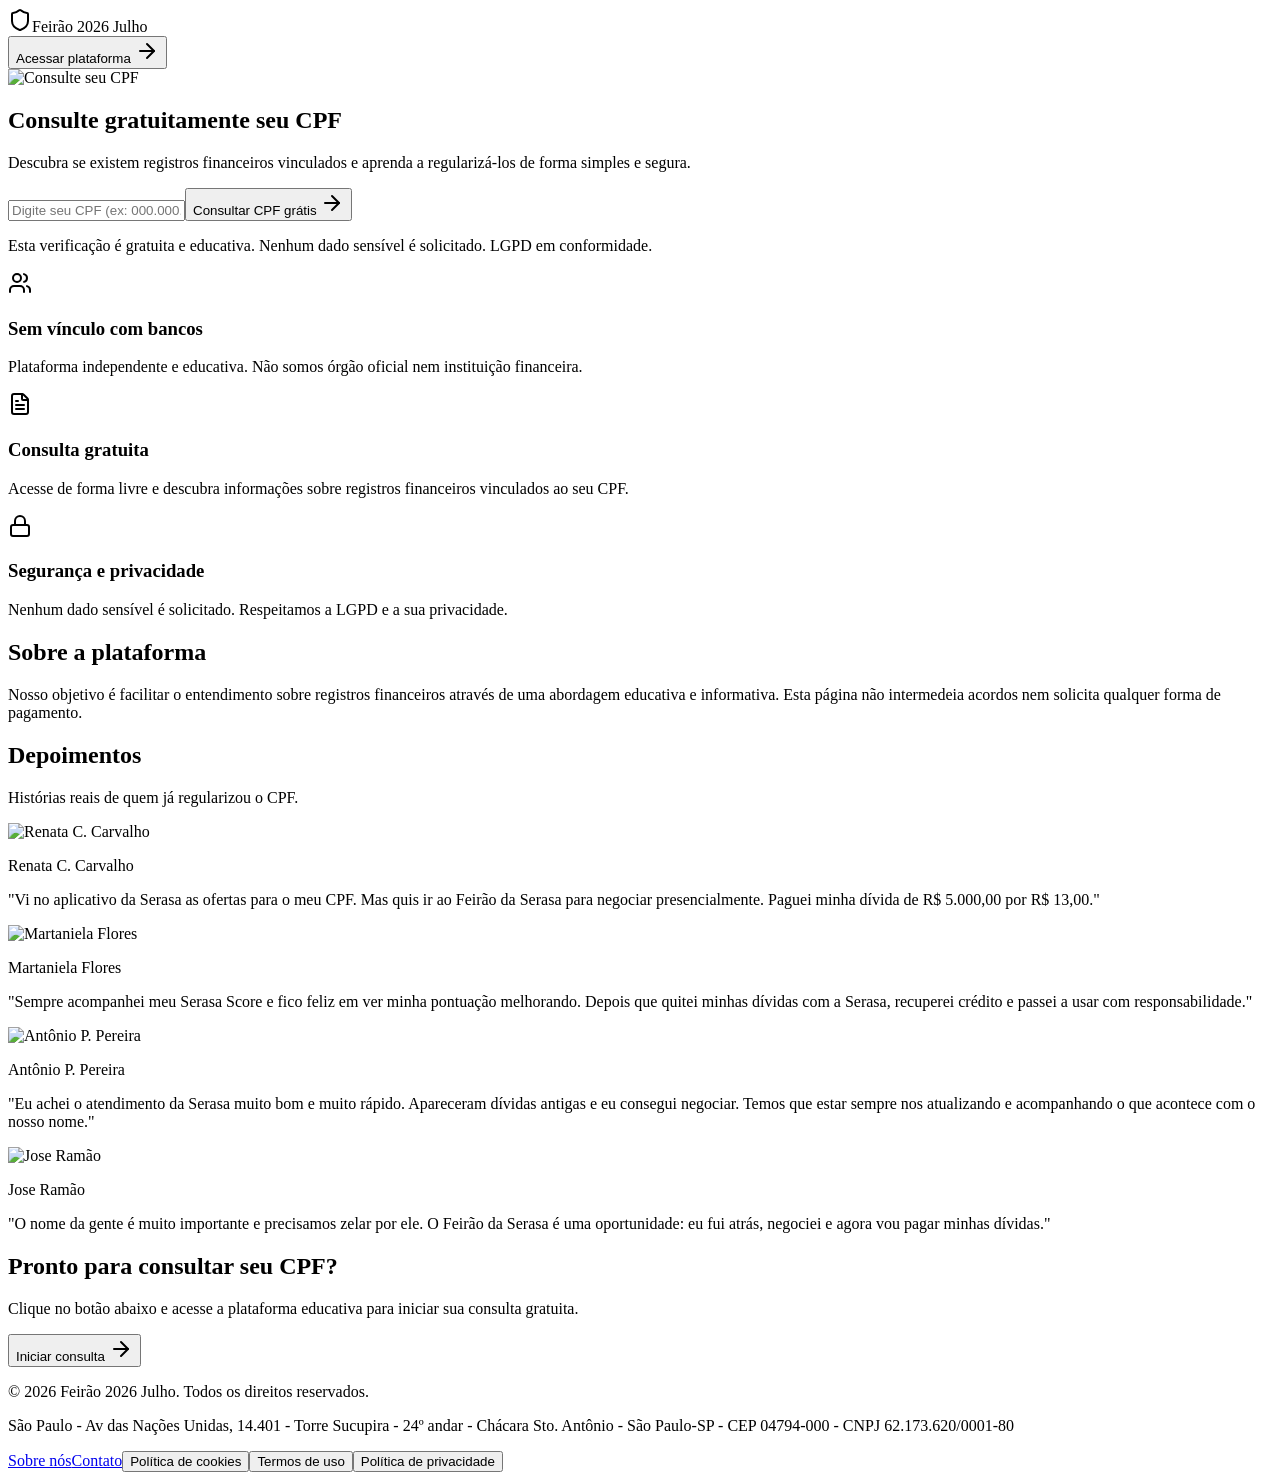
==== index.html @ 0081f2e4 "Add files via upload" ====
<!DOCTYPE html><html lang="pt-BR"><head><meta charset="utf-8"><meta name="viewport" content="width=device-width, initial-scale=1, maximum-scale=1, user-scalable=no"><link rel="preload" as="image" href="images/mulher_smartphone_rosa.png"><link rel="stylesheet" href="css/styles-CyxD5zQF.css" data-precedence="default"><title>Consulte gratuitamente seu CPF</title><meta name="author" content="Lovable"><meta property="og:type" content="website"><meta name="twitter:card" content="summary"><meta name="twitter:site" content="@Lovable"><meta name="twitter:title" content="Consulte seu CPF"><meta name="twitter:description" content="Clique no botão abaixo para continuar o processo. Você será direcionado para o site oficial."><meta property="og:image" content="images/id-preview-8428e6ed--52e5a9b5-8794-45cb-92e2-2359bc6f0b93.lovable.app-1780926512551.png"><meta name="twitter:image" content="images/id-preview-8428e6ed--52e5a9b5-8794-45cb-92e2-2359bc6f0b93.lovable.app-1780926512551.png"><meta name="description" content="Descubra se existem registros financeiros vinculados e aprenda a regularizá-los de forma simples e segura."><meta property="og:title" content="Consulte gratuitamente seu CPF"><meta property="og:description" content="Descubra se existem registros financeiros vinculados e aprenda a regularizá-los de forma simples e segura."><link rel="modulepreload" href="js/index-CMBFF7Do.js"><link rel="modulepreload" href="js/jsx-runtime-Cltr0gcK.js"><link rel="modulepreload" href="js/routes-02BHOr1e.js"><link rel="modulepreload" href="js/createLucideIcon-CEGepnBf.js"><link rel="modulepreload" href="js/shield-O49Fg52t.js"><link rel="modulepreload" href="js/users-ByQQ79Dh.js"></head><body><!--$--><main class="min-h-screen bg-white text-slate-900"><header class="w-full px-6 py-5 flex items-center justify-between max-w-7xl mx-auto"><div class="flex items-center gap-2"><svg xmlns="http://www.w3.org/2000/svg" width="24" height="24" viewBox="0 0 24 24" fill="none" stroke="currentColor" stroke-width="2" stroke-linecap="round" stroke-linejoin="round" class="lucide lucide-shield w-9 h-9 text-pink-600" aria-hidden="true"><path d="M20 13c0 5-3.5 7.5-7.66 8.95a1 1 0 0 1-.67-.01C7.5 20.5 4 18 4 13V6a1 1 0 0 1 1-1c2 0 4.5-1.2 6.24-2.72a1.17 1.17 0 0 1 1.52 0C14.51 3.81 17 5 19 5a1 1 0 0 1 1 1z"></path></svg><span class="font-semibold text-slate-900">Feirão 2026 Julho</span></div><button type="button" class="inline-flex items-center gap-2 rounded-full border border-slate-200 px-4 py-2 text-sm font-medium text-slate-700 hover:bg-slate-50 transition-colors">Acessar plataforma <svg xmlns="http://www.w3.org/2000/svg" width="24" height="24" viewBox="0 0 24 24" fill="none" stroke="currentColor" stroke-width="2" stroke-linecap="round" stroke-linejoin="round" class="lucide lucide-arrow-right w-4 h-4" aria-hidden="true"><path d="M5 12h14"></path><path d="m12 5 7 7-7 7"></path></svg></button></header><section class="px-4 pt-6 pb-10 max-w-md mx-auto"><div class="relative rounded-3xl overflow-hidden bg-pink-500"><img src="images/mulher_smartphone_rosa.png" alt="Consulte seu CPF" class="w-full h-auto block -translate-y-8 sm:-translate-y-10" loading="eager"><div class="absolute left-4 right-4 bottom-0 sm:bottom-4 rounded-2xl bg-white shadow-xl p-5"><h1 class="text-2xl font-extrabold text-slate-900 leading-tight">Consulte gratuitamente seu CPF</h1><p class="mt-3 text-sm text-slate-600 leading-relaxed">Descubra se existem registros financeiros vinculados e aprenda a regularizá-los de forma simples e segura.</p><div class="mt-4 space-y-3"><input type="text" placeholder="Digite seu CPF (ex: 000.000.000-00)" inputmode="numeric" maxlength="14" class="w-full rounded-xl border border-slate-200 bg-slate-50 px-4 py-3 text-base text-slate-900 placeholder:text-slate-400 focus:bg-white focus:border-pink-500 focus:outline-none focus:ring-2 focus:ring-pink-500/20 transition-all font-medium" value=""><button type="button" class="w-full inline-flex items-center justify-center gap-2 rounded-xl bg-pink-600 hover:bg-pink-700 text-white font-semibold py-3.5 text-base shadow-lg shadow-pink-600/25 transition-all active:scale-[0.98]">Consultar CPF grátis <svg xmlns="http://www.w3.org/2000/svg" width="24" height="24" viewBox="0 0 24 24" fill="none" stroke="currentColor" stroke-width="2" stroke-linecap="round" stroke-linejoin="round" class="lucide lucide-arrow-right w-5 h-5" aria-hidden="true"><path d="M5 12h14"></path><path d="m12 5 7 7-7 7"></path></svg></button></div></div></div><p class="mt-4 text-center text-sm text-slate-500">Esta verificação é gratuita e educativa. Nenhum dado sensível é solicitado.<!-- --> <span class="font-semibold text-slate-700">LGPD em conformidade.</span></p></section><section class="px-6 pb-20 max-w-6xl mx-auto grid grid-cols-1 md:grid-cols-3 gap-5"><div class="rounded-2xl border border-slate-200 bg-white p-6 hover:shadow-md transition-shadow"><div class="w-11 h-11 rounded-xl bg-pink-50 flex items-center justify-center"><svg xmlns="http://www.w3.org/2000/svg" width="24" height="24" viewBox="0 0 24 24" fill="none" stroke="currentColor" stroke-width="2" stroke-linecap="round" stroke-linejoin="round" class="lucide lucide-users w-5 h-5 text-pink-600" aria-hidden="true"><path d="M16 21v-2a4 4 0 0 0-4-4H6a4 4 0 0 0-4 4v2"></path><path d="M16 3.128a4 4 0 0 1 0 7.744"></path><path d="M22 21v-2a4 4 0 0 0-3-3.87"></path><circle cx="9" cy="7" r="4"></circle></svg></div><h3 class="mt-4 text-lg font-semibold text-slate-900">Sem vínculo com bancos</h3><p class="mt-2 text-sm text-slate-600 leading-relaxed">Plataforma independente e educativa. Não somos órgão oficial nem instituição financeira.</p></div><div class="rounded-2xl border border-slate-200 bg-white p-6 hover:shadow-md transition-shadow"><div class="w-11 h-11 rounded-xl bg-pink-50 flex items-center justify-center"><svg xmlns="http://www.w3.org/2000/svg" width="24" height="24" viewBox="0 0 24 24" fill="none" stroke="currentColor" stroke-width="2" stroke-linecap="round" stroke-linejoin="round" class="lucide lucide-file-text w-5 h-5 text-pink-600" aria-hidden="true"><path d="M6 22a2 2 0 0 1-2-2V4a2 2 0 0 1 2-2h8a2.4 2.4 0 0 1 1.704.706l3.588 3.588A2.4 2.4 0 0 1 20 8v12a2 2 0 0 1-2 2z"></path><path d="M14 2v5a1 1 0 0 0 1 1h5"></path><path d="M10 9H8"></path><path d="M16 13H8"></path><path d="M16 17H8"></path></svg></div><h3 class="mt-4 text-lg font-semibold text-slate-900">Consulta gratuita</h3><p class="mt-2 text-sm text-slate-600 leading-relaxed">Acesse de forma livre e descubra informações sobre registros financeiros vinculados ao seu CPF.</p></div><div class="rounded-2xl border border-slate-200 bg-white p-6 hover:shadow-md transition-shadow"><div class="w-11 h-11 rounded-xl bg-pink-50 flex items-center justify-center"><svg xmlns="http://www.w3.org/2000/svg" width="24" height="24" viewBox="0 0 24 24" fill="none" stroke="currentColor" stroke-width="2" stroke-linecap="round" stroke-linejoin="round" class="lucide lucide-lock w-5 h-5 text-pink-600" aria-hidden="true"><rect width="18" height="11" x="3" y="11" rx="2" ry="2"></rect><path d="M7 11V7a5 5 0 0 1 10 0v4"></path></svg></div><h3 class="mt-4 text-lg font-semibold text-slate-900">Segurança e privacidade</h3><p class="mt-2 text-sm text-slate-600 leading-relaxed">Nenhum dado sensível é solicitado. Respeitamos a LGPD e a sua privacidade.</p></div></section><section id="sobre" class="px-6 py-16 bg-slate-50 border-y border-slate-200"><div class="max-w-3xl mx-auto text-center"><h2 class="text-3xl sm:text-4xl font-bold text-slate-900">Sobre a plataforma</h2><p class="mt-4 text-slate-600 leading-relaxed">Nosso objetivo é facilitar o entendimento sobre registros financeiros através de uma abordagem educativa e informativa. Esta página não intermedeia acordos nem solicita qualquer forma de pagamento.</p></div></section><section class="px-6 py-16 max-w-6xl mx-auto"><div class="text-center mb-10"><h2 class="text-3xl sm:text-4xl font-bold text-slate-900">Depoimentos</h2><p class="mt-3 text-slate-600">Histórias reais de quem já regularizou o CPF.</p></div><div class="grid grid-cols-1 md:grid-cols-2 lg:grid-cols-4 gap-5"><div class="rounded-2xl border border-slate-200 bg-white p-6 hover:shadow-md transition-shadow"><div class="flex items-center gap-3"><img src="images/dep1.webp" alt="Renata C. Carvalho" class="w-12 h-12 rounded-full object-cover" loading="lazy"><p class="font-semibold text-slate-900">Renata C. Carvalho</p></div><p class="mt-4 text-sm text-slate-600 leading-relaxed">"Vi no aplicativo da Serasa as ofertas para o meu CPF. Mas quis ir ao Feirão da Serasa para negociar presencialmente. Paguei minha dívida de R$ 5.000,00 por R$ 13,00."</p></div><div class="rounded-2xl border border-slate-200 bg-white p-6 hover:shadow-md transition-shadow"><div class="flex items-center gap-3"><img src="images/dep2.webp" alt="Martaniela Flores" class="w-12 h-12 rounded-full object-cover" loading="lazy"><p class="font-semibold text-slate-900">Martaniela Flores</p></div><p class="mt-4 text-sm text-slate-600 leading-relaxed">"Sempre acompanhei meu Serasa Score e fico feliz em ver minha pontuação melhorando. Depois que quitei minhas dívidas com a Serasa, recuperei crédito e passei a usar com responsabilidade."</p></div><div class="rounded-2xl border border-slate-200 bg-white p-6 hover:shadow-md transition-shadow"><div class="flex items-center gap-3"><img src="images/dep3.webp" alt="Antônio P. Pereira" class="w-12 h-12 rounded-full object-cover" loading="lazy"><p class="font-semibold text-slate-900">Antônio P. Pereira</p></div><p class="mt-4 text-sm text-slate-600 leading-relaxed">"Eu achei o atendimento da Serasa muito bom e muito rápido. Apareceram dívidas antigas e eu consegui negociar. Temos que estar sempre nos atualizando e acompanhando o que acontece com o nosso nome."</p></div><div class="rounded-2xl border border-slate-200 bg-white p-6 hover:shadow-md transition-shadow"><div class="flex items-center gap-3"><img src="images/dep4.webp" alt="Jose Ramão" class="w-12 h-12 rounded-full object-cover" loading="lazy"><p class="font-semibold text-slate-900">Jose Ramão</p></div><p class="mt-4 text-sm text-slate-600 leading-relaxed">"O nome da gente é muito importante e precisamos zelar por ele. O Feirão da Serasa é uma oportunidade: eu fui atrás, negociei e agora vou pagar minhas dívidas."</p></div></div></section><section class="px-6 py-20 max-w-3xl mx-auto text-center"><h2 class="text-3xl sm:text-4xl font-bold text-slate-900">Pronto para consultar seu CPF?</h2><p class="mt-4 text-slate-600">Clique no botão abaixo e acesse a plataforma educativa para iniciar sua consulta gratuita.</p><div class="mt-8 flex justify-center"><button type="button" class="inline-flex items-center gap-2 rounded-full bg-pink-600 hover:bg-pink-700 text-white font-semibold px-8 py-4 text-base shadow-lg shadow-pink-600/25 transition-colors">Iniciar consulta <svg xmlns="http://www.w3.org/2000/svg" width="24" height="24" viewBox="0 0 24 24" fill="none" stroke="currentColor" stroke-width="2" stroke-linecap="round" stroke-linejoin="round" class="lucide lucide-arrow-right w-5 h-5" aria-hidden="true"><path d="M5 12h14"></path><path d="m12 5 7 7-7 7"></path></svg></button></div></section><footer class="w-full border-t border-slate-200 bg-slate-50 px-6 py-8"><div class="max-w-7xl mx-auto flex flex-col items-center gap-4 text-center"><p class="text-sm text-slate-600">© 2026 Feirão 2026 Julho. Todos os direitos reservados.</p><p class="text-sm text-slate-500 leading-relaxed">São Paulo - Av das Nações Unidas, 14.401 - Torre Sucupira - 24º andar - Chácara Sto. Antônio - São Paulo-SP - CEP 04794-000 - CNPJ 62.173.620/0001-80</p><div class="flex flex-wrap items-center justify-center gap-3"><a href="#sobre" class="inline-flex items-center justify-center rounded-full border border-slate-200 bg-white hover:bg-pink-50 hover:border-pink-200 text-slate-700 hover:text-pink-700 font-medium px-5 py-2 text-sm transition-colors">Sobre nós</a><a href="/contato" class="inline-flex items-center justify-center rounded-full border border-slate-200 bg-white hover:bg-pink-50 hover:border-pink-200 text-slate-700 hover:text-pink-700 font-medium px-5 py-2 text-sm transition-colors">Contato</a><button type="button" class="inline-flex items-center justify-center rounded-full border border-slate-200 bg-white hover:bg-pink-50 hover:border-pink-200 text-slate-700 hover:text-pink-700 font-medium px-5 py-2 text-sm transition-colors">Política de cookies</button><button type="button" class="inline-flex items-center justify-center rounded-full border border-slate-200 bg-white hover:bg-pink-50 hover:border-pink-200 text-slate-700 hover:text-pink-700 font-medium px-5 py-2 text-sm transition-colors">Termos de uso</button><button type="button" class="inline-flex items-center justify-center rounded-full border border-slate-200 bg-white hover:bg-pink-50 hover:border-pink-200 text-slate-700 hover:text-pink-700 font-medium px-5 py-2 text-sm transition-colors">Política de privacidade</button></div></div></footer></main><!--/$--><script type="module" async="" src="js/index-CMBFF7Do.js"></script></body></html>
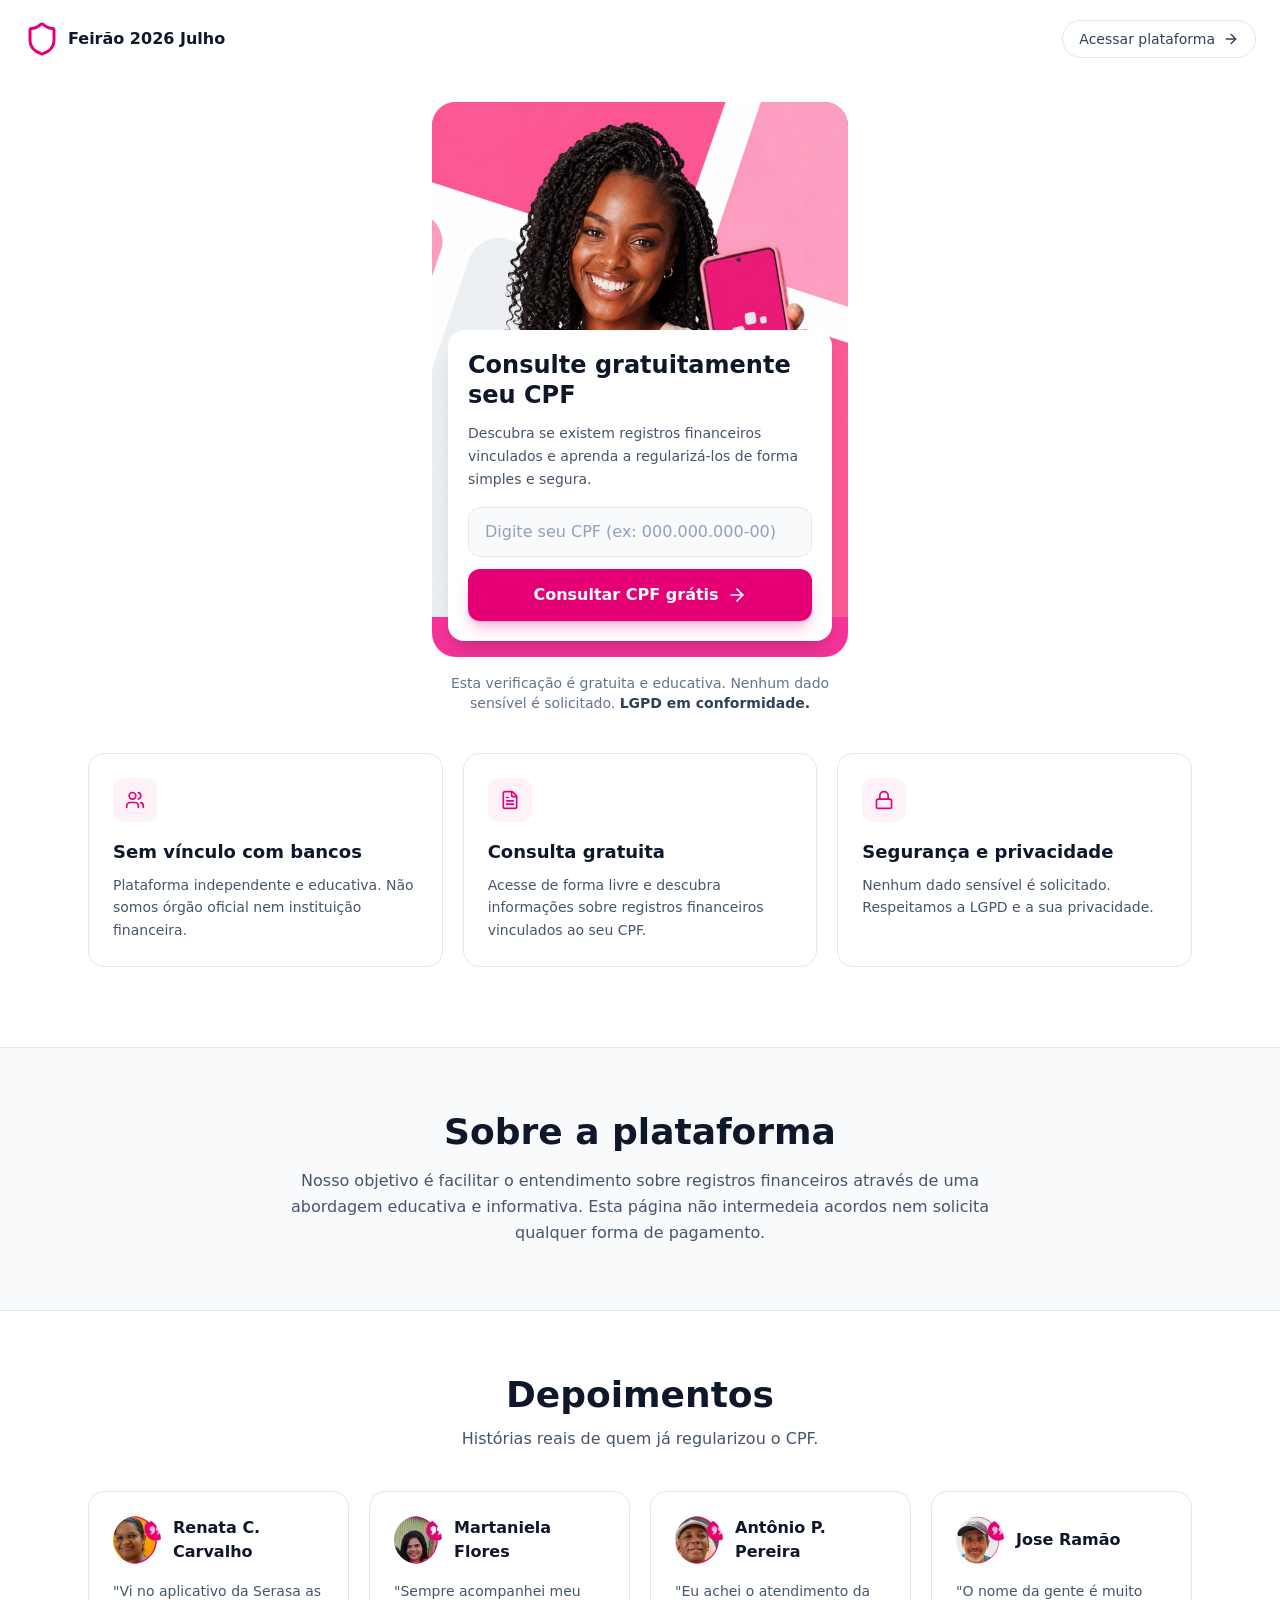
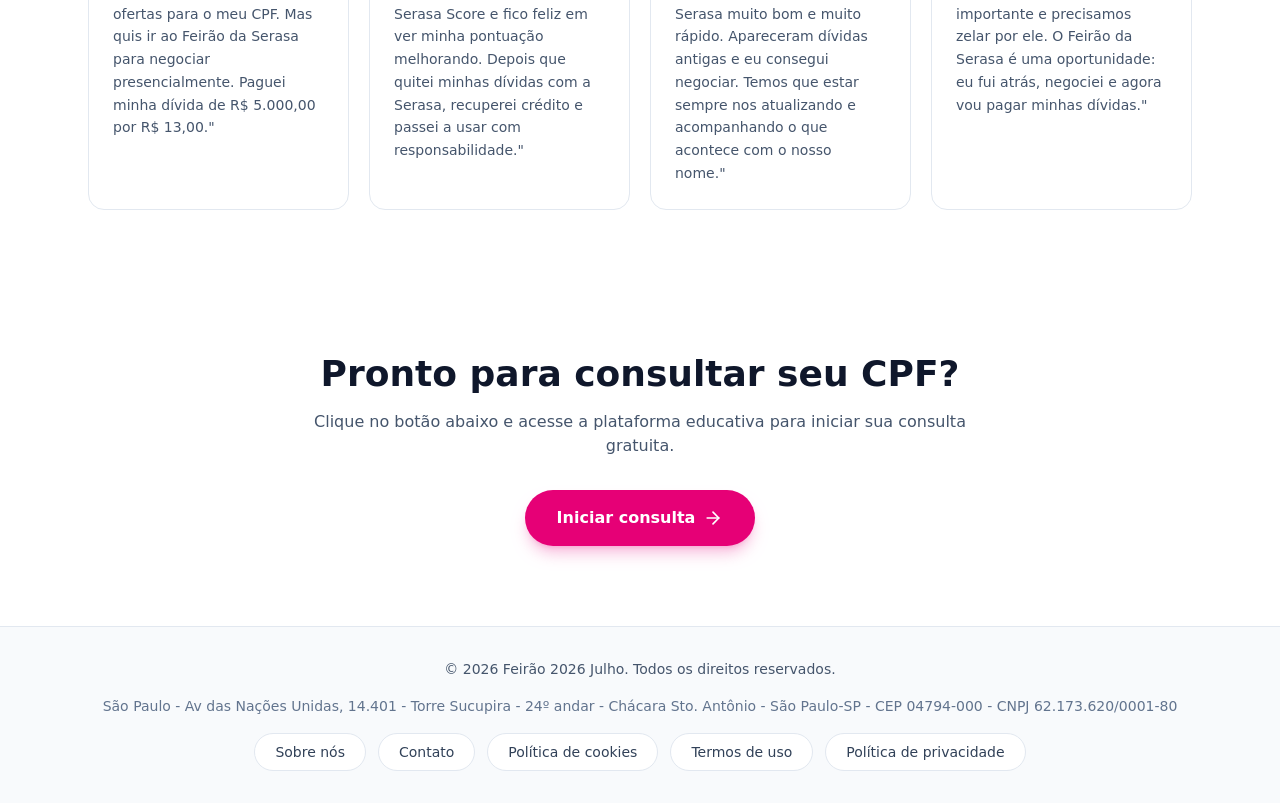
==== commit 9c3e9550: "Add files via upload" ====
--- a/index.html
+++ b/index.html
@@ -1 +1 @@
-<!DOCTYPE html><html lang="pt-BR"><head><meta charset="utf-8"><meta name="viewport" content="width=device-width, initial-scale=1, maximum-scale=1, user-scalable=no"><link rel="preload" as="image" href="images/mulher_smartphone_rosa.png"><link rel="stylesheet" href="css/styles-CyxD5zQF.css" data-precedence="default"><title>Consulte gratuitamente seu CPF</title><meta name="author" content="Lovable"><meta property="og:type" content="website"><meta name="twitter:card" content="summary"><meta name="twitter:site" content="@Lovable"><meta name="twitter:title" content="Consulte seu CPF"><meta name="twitter:description" content="Clique no botão abaixo para continuar o processo. Você será direcionado para o site oficial."><meta property="og:image" content="images/id-preview-8428e6ed--52e5a9b5-8794-45cb-92e2-2359bc6f0b93.lovable.app-1780926512551.png"><meta name="twitter:image" content="images/id-preview-8428e6ed--52e5a9b5-8794-45cb-92e2-2359bc6f0b93.lovable.app-1780926512551.png"><meta name="description" content="Descubra se existem registros financeiros vinculados e aprenda a regularizá-los de forma simples e segura."><meta property="og:title" content="Consulte gratuitamente seu CPF"><meta property="og:description" content="Descubra se existem registros financeiros vinculados e aprenda a regularizá-los de forma simples e segura."><link rel="modulepreload" href="js/index-CMBFF7Do.js"><link rel="modulepreload" href="js/jsx-runtime-Cltr0gcK.js"><link rel="modulepreload" href="js/routes-02BHOr1e.js"><link rel="modulepreload" href="js/createLucideIcon-CEGepnBf.js"><link rel="modulepreload" href="js/shield-O49Fg52t.js"><link rel="modulepreload" href="js/users-ByQQ79Dh.js"></head><body><!--$--><main class="min-h-screen bg-white text-slate-900"><header class="w-full px-6 py-5 flex items-center justify-between max-w-7xl mx-auto"><div class="flex items-center gap-2"><svg xmlns="http://www.w3.org/2000/svg" width="24" height="24" viewBox="0 0 24 24" fill="none" stroke="currentColor" stroke-width="2" stroke-linecap="round" stroke-linejoin="round" class="lucide lucide-shield w-9 h-9 text-pink-600" aria-hidden="true"><path d="M20 13c0 5-3.5 7.5-7.66 8.95a1 1 0 0 1-.67-.01C7.5 20.5 4 18 4 13V6a1 1 0 0 1 1-1c2 0 4.5-1.2 6.24-2.72a1.17 1.17 0 0 1 1.52 0C14.51 3.81 17 5 19 5a1 1 0 0 1 1 1z"></path></svg><span class="font-semibold text-slate-900">Feirão 2026 Julho</span></div><button type="button" class="inline-flex items-center gap-2 rounded-full border border-slate-200 px-4 py-2 text-sm font-medium text-slate-700 hover:bg-slate-50 transition-colors">Acessar plataforma <svg xmlns="http://www.w3.org/2000/svg" width="24" height="24" viewBox="0 0 24 24" fill="none" stroke="currentColor" stroke-width="2" stroke-linecap="round" stroke-linejoin="round" class="lucide lucide-arrow-right w-4 h-4" aria-hidden="true"><path d="M5 12h14"></path><path d="m12 5 7 7-7 7"></path></svg></button></header><section class="px-4 pt-6 pb-10 max-w-md mx-auto"><div class="relative rounded-3xl overflow-hidden bg-pink-500"><img src="images/mulher_smartphone_rosa.png" alt="Consulte seu CPF" class="w-full h-auto block -translate-y-8 sm:-translate-y-10" loading="eager"><div class="absolute left-4 right-4 bottom-0 sm:bottom-4 rounded-2xl bg-white shadow-xl p-5"><h1 class="text-2xl font-extrabold text-slate-900 leading-tight">Consulte gratuitamente seu CPF</h1><p class="mt-3 text-sm text-slate-600 leading-relaxed">Descubra se existem registros financeiros vinculados e aprenda a regularizá-los de forma simples e segura.</p><div class="mt-4 space-y-3"><input type="text" placeholder="Digite seu CPF (ex: 000.000.000-00)" inputmode="numeric" maxlength="14" class="w-full rounded-xl border border-slate-200 bg-slate-50 px-4 py-3 text-base text-slate-900 placeholder:text-slate-400 focus:bg-white focus:border-pink-500 focus:outline-none focus:ring-2 focus:ring-pink-500/20 transition-all font-medium" value=""><button type="button" class="w-full inline-flex items-center justify-center gap-2 rounded-xl bg-pink-600 hover:bg-pink-700 text-white font-semibold py-3.5 text-base shadow-lg shadow-pink-600/25 transition-all active:scale-[0.98]">Consultar CPF grátis <svg xmlns="http://www.w3.org/2000/svg" width="24" height="24" viewBox="0 0 24 24" fill="none" stroke="currentColor" stroke-width="2" stroke-linecap="round" stroke-linejoin="round" class="lucide lucide-arrow-right w-5 h-5" aria-hidden="true"><path d="M5 12h14"></path><path d="m12 5 7 7-7 7"></path></svg></button></div></div></div><p class="mt-4 text-center text-sm text-slate-500">Esta verificação é gratuita e educativa. Nenhum dado sensível é solicitado.<!-- --> <span class="font-semibold text-slate-700">LGPD em conformidade.</span></p></section><section class="px-6 pb-20 max-w-6xl mx-auto grid grid-cols-1 md:grid-cols-3 gap-5"><div class="rounded-2xl border border-slate-200 bg-white p-6 hover:shadow-md transition-shadow"><div class="w-11 h-11 rounded-xl bg-pink-50 flex items-center justify-center"><svg xmlns="http://www.w3.org/2000/svg" width="24" height="24" viewBox="0 0 24 24" fill="none" stroke="currentColor" stroke-width="2" stroke-linecap="round" stroke-linejoin="round" class="lucide lucide-users w-5 h-5 text-pink-600" aria-hidden="true"><path d="M16 21v-2a4 4 0 0 0-4-4H6a4 4 0 0 0-4 4v2"></path><path d="M16 3.128a4 4 0 0 1 0 7.744"></path><path d="M22 21v-2a4 4 0 0 0-3-3.87"></path><circle cx="9" cy="7" r="4"></circle></svg></div><h3 class="mt-4 text-lg font-semibold text-slate-900">Sem vínculo com bancos</h3><p class="mt-2 text-sm text-slate-600 leading-relaxed">Plataforma independente e educativa. Não somos órgão oficial nem instituição financeira.</p></div><div class="rounded-2xl border border-slate-200 bg-white p-6 hover:shadow-md transition-shadow"><div class="w-11 h-11 rounded-xl bg-pink-50 flex items-center justify-center"><svg xmlns="http://www.w3.org/2000/svg" width="24" height="24" viewBox="0 0 24 24" fill="none" stroke="currentColor" stroke-width="2" stroke-linecap="round" stroke-linejoin="round" class="lucide lucide-file-text w-5 h-5 text-pink-600" aria-hidden="true"><path d="M6 22a2 2 0 0 1-2-2V4a2 2 0 0 1 2-2h8a2.4 2.4 0 0 1 1.704.706l3.588 3.588A2.4 2.4 0 0 1 20 8v12a2 2 0 0 1-2 2z"></path><path d="M14 2v5a1 1 0 0 0 1 1h5"></path><path d="M10 9H8"></path><path d="M16 13H8"></path><path d="M16 17H8"></path></svg></div><h3 class="mt-4 text-lg font-semibold text-slate-900">Consulta gratuita</h3><p class="mt-2 text-sm text-slate-600 leading-relaxed">Acesse de forma livre e descubra informações sobre registros financeiros vinculados ao seu CPF.</p></div><div class="rounded-2xl border border-slate-200 bg-white p-6 hover:shadow-md transition-shadow"><div class="w-11 h-11 rounded-xl bg-pink-50 flex items-center justify-center"><svg xmlns="http://www.w3.org/2000/svg" width="24" height="24" viewBox="0 0 24 24" fill="none" stroke="currentColor" stroke-width="2" stroke-linecap="round" stroke-linejoin="round" class="lucide lucide-lock w-5 h-5 text-pink-600" aria-hidden="true"><rect width="18" height="11" x="3" y="11" rx="2" ry="2"></rect><path d="M7 11V7a5 5 0 0 1 10 0v4"></path></svg></div><h3 class="mt-4 text-lg font-semibold text-slate-900">Segurança e privacidade</h3><p class="mt-2 text-sm text-slate-600 leading-relaxed">Nenhum dado sensível é solicitado. Respeitamos a LGPD e a sua privacidade.</p></div></section><section id="sobre" class="px-6 py-16 bg-slate-50 border-y border-slate-200"><div class="max-w-3xl mx-auto text-center"><h2 class="text-3xl sm:text-4xl font-bold text-slate-900">Sobre a plataforma</h2><p class="mt-4 text-slate-600 leading-relaxed">Nosso objetivo é facilitar o entendimento sobre registros financeiros através de uma abordagem educativa e informativa. Esta página não intermedeia acordos nem solicita qualquer forma de pagamento.</p></div></section><section class="px-6 py-16 max-w-6xl mx-auto"><div class="text-center mb-10"><h2 class="text-3xl sm:text-4xl font-bold text-slate-900">Depoimentos</h2><p class="mt-3 text-slate-600">Histórias reais de quem já regularizou o CPF.</p></div><div class="grid grid-cols-1 md:grid-cols-2 lg:grid-cols-4 gap-5"><div class="rounded-2xl border border-slate-200 bg-white p-6 hover:shadow-md transition-shadow"><div class="flex items-center gap-3"><img src="images/dep1.webp" alt="Renata C. Carvalho" class="w-12 h-12 rounded-full object-cover" loading="lazy"><p class="font-semibold text-slate-900">Renata C. Carvalho</p></div><p class="mt-4 text-sm text-slate-600 leading-relaxed">"Vi no aplicativo da Serasa as ofertas para o meu CPF. Mas quis ir ao Feirão da Serasa para negociar presencialmente. Paguei minha dívida de R$ 5.000,00 por R$ 13,00."</p></div><div class="rounded-2xl border border-slate-200 bg-white p-6 hover:shadow-md transition-shadow"><div class="flex items-center gap-3"><img src="images/dep2.webp" alt="Martaniela Flores" class="w-12 h-12 rounded-full object-cover" loading="lazy"><p class="font-semibold text-slate-900">Martaniela Flores</p></div><p class="mt-4 text-sm text-slate-600 leading-relaxed">"Sempre acompanhei meu Serasa Score e fico feliz em ver minha pontuação melhorando. Depois que quitei minhas dívidas com a Serasa, recuperei crédito e passei a usar com responsabilidade."</p></div><div class="rounded-2xl border border-slate-200 bg-white p-6 hover:shadow-md transition-shadow"><div class="flex items-center gap-3"><img src="images/dep3.webp" alt="Antônio P. Pereira" class="w-12 h-12 rounded-full object-cover" loading="lazy"><p class="font-semibold text-slate-900">Antônio P. Pereira</p></div><p class="mt-4 text-sm text-slate-600 leading-relaxed">"Eu achei o atendimento da Serasa muito bom e muito rápido. Apareceram dívidas antigas e eu consegui negociar. Temos que estar sempre nos atualizando e acompanhando o que acontece com o nosso nome."</p></div><div class="rounded-2xl border border-slate-200 bg-white p-6 hover:shadow-md transition-shadow"><div class="flex items-center gap-3"><img src="images/dep4.webp" alt="Jose Ramão" class="w-12 h-12 rounded-full object-cover" loading="lazy"><p class="font-semibold text-slate-900">Jose Ramão</p></div><p class="mt-4 text-sm text-slate-600 leading-relaxed">"O nome da gente é muito importante e precisamos zelar por ele. O Feirão da Serasa é uma oportunidade: eu fui atrás, negociei e agora vou pagar minhas dívidas."</p></div></div></section><section class="px-6 py-20 max-w-3xl mx-auto text-center"><h2 class="text-3xl sm:text-4xl font-bold text-slate-900">Pronto para consultar seu CPF?</h2><p class="mt-4 text-slate-600">Clique no botão abaixo e acesse a plataforma educativa para iniciar sua consulta gratuita.</p><div class="mt-8 flex justify-center"><button type="button" class="inline-flex items-center gap-2 rounded-full bg-pink-600 hover:bg-pink-700 text-white font-semibold px-8 py-4 text-base shadow-lg shadow-pink-600/25 transition-colors">Iniciar consulta <svg xmlns="http://www.w3.org/2000/svg" width="24" height="24" viewBox="0 0 24 24" fill="none" stroke="currentColor" stroke-width="2" stroke-linecap="round" stroke-linejoin="round" class="lucide lucide-arrow-right w-5 h-5" aria-hidden="true"><path d="M5 12h14"></path><path d="m12 5 7 7-7 7"></path></svg></button></div></section><footer class="w-full border-t border-slate-200 bg-slate-50 px-6 py-8"><div class="max-w-7xl mx-auto flex flex-col items-center gap-4 text-center"><p class="text-sm text-slate-600">© 2026 Feirão 2026 Julho. Todos os direitos reservados.</p><p class="text-sm text-slate-500 leading-relaxed">São Paulo - Av das Nações Unidas, 14.401 - Torre Sucupira - 24º andar - Chácara Sto. Antônio - São Paulo-SP - CEP 04794-000 - CNPJ 62.173.620/0001-80</p><div class="flex flex-wrap items-center justify-center gap-3"><a href="#sobre" class="inline-flex items-center justify-center rounded-full border border-slate-200 bg-white hover:bg-pink-50 hover:border-pink-200 text-slate-700 hover:text-pink-700 font-medium px-5 py-2 text-sm transition-colors">Sobre nós</a><a href="/contato" class="inline-flex items-center justify-center rounded-full border border-slate-200 bg-white hover:bg-pink-50 hover:border-pink-200 text-slate-700 hover:text-pink-700 font-medium px-5 py-2 text-sm transition-colors">Contato</a><button type="button" class="inline-flex items-center justify-center rounded-full border border-slate-200 bg-white hover:bg-pink-50 hover:border-pink-200 text-slate-700 hover:text-pink-700 font-medium px-5 py-2 text-sm transition-colors">Política de cookies</button><button type="button" class="inline-flex items-center justify-center rounded-full border border-slate-200 bg-white hover:bg-pink-50 hover:border-pink-200 text-slate-700 hover:text-pink-700 font-medium px-5 py-2 text-sm transition-colors">Termos de uso</button><button type="button" class="inline-flex items-center justify-center rounded-full border border-slate-200 bg-white hover:bg-pink-50 hover:border-pink-200 text-slate-700 hover:text-pink-700 font-medium px-5 py-2 text-sm transition-colors">Política de privacidade</button></div></div></footer></main><!--/$--><script type="module" async="" src="js/index-CMBFF7Do.js"></script></body></html>+<!DOCTYPE html><html lang="pt-BR"><head><meta charset="utf-8"><meta name="viewport" content="width=device-width, initial-scale=1, maximum-scale=1, user-scalable=no"><link rel="preload" as="image" href="images/mulher_smartphone_rosa.png"><link rel="stylesheet" href="css/styles-CyxD5zQF.css" data-precedence="default"><title>Consulte gratuitamente seu CPF</title><meta name="author" content="Lovable"><meta property="og:type" content="website"><meta name="twitter:card" content="summary"><meta name="twitter:site" content="@Lovable"><meta name="twitter:title" content="Consulte seu CPF"><meta name="twitter:description" content="Clique no botão abaixo para continuar o processo. Você será direcionado para o site oficial."><meta property="og:image" content="images/id-preview-8428e6ed--52e5a9b5-8794-45cb-92e2-2359bc6f0b93.lovable.app-1780926512551.png"><meta name="twitter:image" content="images/id-preview-8428e6ed--52e5a9b5-8794-45cb-92e2-2359bc6f0b93.lovable.app-1780926512551.png"><meta name="description" content="Descubra se existem registros financeiros vinculados e aprenda a regularizá-los de forma simples e segura."><meta property="og:title" content="Consulte gratuitamente seu CPF"><meta property="og:description" content="Descubra se existem registros financeiros vinculados e aprenda a regularizá-los de forma simples e segura."><link rel="modulepreload" href="js/index-CMBFF7Do.js"><link rel="modulepreload" href="js/jsx-runtime-Cltr0gcK.js"><link rel="modulepreload" href="js/routes-02BHOr1e.js"><link rel="modulepreload" href="js/createLucideIcon-CEGepnBf.js"><link rel="modulepreload" href="js/shield-O49Fg52t.js"><link rel="modulepreload" href="js/users-ByQQ79Dh.js"></head><body><!--$--><main class="min-h-screen bg-white text-slate-900"><header class="w-full px-6 py-5 flex items-center justify-between max-w-7xl mx-auto"><div class="flex items-center gap-2"><svg xmlns="http://www.w3.org/2000/svg" width="24" height="24" viewBox="0 0 24 24" fill="none" stroke="currentColor" stroke-width="2" stroke-linecap="round" stroke-linejoin="round" class="lucide lucide-shield w-9 h-9 text-pink-600" aria-hidden="true"><path d="M20 13c0 5-3.5 7.5-7.66 8.95a1 1 0 0 1-.67-.01C7.5 20.5 4 18 4 13V6a1 1 0 0 1 1-1c2 0 4.5-1.2 6.24-2.72a1.17 1.17 0 0 1 1.52 0C14.51 3.81 17 5 19 5a1 1 0 0 1 1 1z"></path></svg><span class="font-semibold text-slate-900">Feirão 2026 Julho</span></div><button type="button" class="inline-flex items-center gap-2 rounded-full border border-slate-200 px-4 py-2 text-sm font-medium text-slate-700 hover:bg-slate-50 transition-colors">Acessar plataforma <svg xmlns="http://www.w3.org/2000/svg" width="24" height="24" viewBox="0 0 24 24" fill="none" stroke="currentColor" stroke-width="2" stroke-linecap="round" stroke-linejoin="round" class="lucide lucide-arrow-right w-4 h-4" aria-hidden="true"><path d="M5 12h14"></path><path d="m12 5 7 7-7 7"></path></svg></button></header><section class="px-4 pt-6 pb-10 max-w-md mx-auto"><div class="relative rounded-3xl overflow-hidden bg-pink-500"><img src="images/mulher_smartphone_rosa.png" alt="Consulte seu CPF" class="w-full h-auto block -translate-y-8 sm:-translate-y-10" loading="eager"><div class="absolute left-4 right-4 bottom-0 sm:bottom-4 rounded-2xl bg-white shadow-xl p-5"><h1 class="text-2xl font-extrabold text-slate-900 leading-tight">Consulte gratuitamente seu CPF</h1><p class="mt-3 text-sm text-slate-600 leading-relaxed">Descubra se existem registros financeiros vinculados e aprenda a regularizá-los de forma simples e segura.</p><div class="mt-4 space-y-3"><input type="text" placeholder="Digite seu CPF (ex: 000.000.000-00)" inputmode="numeric" maxlength="14" class="w-full rounded-xl border border-slate-200 bg-slate-50 px-4 py-3 text-base text-slate-900 placeholder:text-slate-400 focus:bg-white focus:border-pink-500 focus:outline-none focus:ring-2 focus:ring-pink-500/20 transition-all font-medium" value=""><button type="button" class="w-full inline-flex items-center justify-center gap-2 rounded-xl bg-pink-600 hover:bg-pink-700 text-white font-semibold py-3.5 text-base shadow-lg shadow-pink-600/25 transition-all active:scale-[0.98]">Consultar CPF grátis <svg xmlns="http://www.w3.org/2000/svg" width="24" height="24" viewBox="0 0 24 24" fill="none" stroke="currentColor" stroke-width="2" stroke-linecap="round" stroke-linejoin="round" class="lucide lucide-arrow-right w-5 h-5" aria-hidden="true"><path d="M5 12h14"></path><path d="m12 5 7 7-7 7"></path></svg></button></div></div></div><p class="mt-4 text-center text-sm text-slate-500">Esta verificação é gratuita e educativa. Nenhum dado sensível é solicitado.<!-- --> <span class="font-semibold text-slate-700">LGPD em conformidade.</span></p></section><section class="px-6 pb-20 max-w-6xl mx-auto grid grid-cols-1 md:grid-cols-3 gap-5"><div class="rounded-2xl border border-slate-200 bg-white p-6 hover:shadow-md transition-shadow"><div class="w-11 h-11 rounded-xl bg-pink-50 flex items-center justify-center"><svg xmlns="http://www.w3.org/2000/svg" width="24" height="24" viewBox="0 0 24 24" fill="none" stroke="currentColor" stroke-width="2" stroke-linecap="round" stroke-linejoin="round" class="lucide lucide-users w-5 h-5 text-pink-600" aria-hidden="true"><path d="M16 21v-2a4 4 0 0 0-4-4H6a4 4 0 0 0-4 4v2"></path><path d="M16 3.128a4 4 0 0 1 0 7.744"></path><path d="M22 21v-2a4 4 0 0 0-3-3.87"></path><circle cx="9" cy="7" r="4"></circle></svg></div><h3 class="mt-4 text-lg font-semibold text-slate-900">Sem vínculo com bancos</h3><p class="mt-2 text-sm text-slate-600 leading-relaxed">Plataforma independente e educativa. Não somos órgão oficial nem instituição financeira.</p></div><div class="rounded-2xl border border-slate-200 bg-white p-6 hover:shadow-md transition-shadow"><div class="w-11 h-11 rounded-xl bg-pink-50 flex items-center justify-center"><svg xmlns="http://www.w3.org/2000/svg" width="24" height="24" viewBox="0 0 24 24" fill="none" stroke="currentColor" stroke-width="2" stroke-linecap="round" stroke-linejoin="round" class="lucide lucide-file-text w-5 h-5 text-pink-600" aria-hidden="true"><path d="M6 22a2 2 0 0 1-2-2V4a2 2 0 0 1 2-2h8a2.4 2.4 0 0 1 1.704.706l3.588 3.588A2.4 2.4 0 0 1 20 8v12a2 2 0 0 1-2 2z"></path><path d="M14 2v5a1 1 0 0 0 1 1h5"></path><path d="M10 9H8"></path><path d="M16 13H8"></path><path d="M16 17H8"></path></svg></div><h3 class="mt-4 text-lg font-semibold text-slate-900">Consulta gratuita</h3><p class="mt-2 text-sm text-slate-600 leading-relaxed">Acesse de forma livre e descubra informações sobre registros financeiros vinculados ao seu CPF.</p></div><div class="rounded-2xl border border-slate-200 bg-white p-6 hover:shadow-md transition-shadow"><div class="w-11 h-11 rounded-xl bg-pink-50 flex items-center justify-center"><svg xmlns="http://www.w3.org/2000/svg" width="24" height="24" viewBox="0 0 24 24" fill="none" stroke="currentColor" stroke-width="2" stroke-linecap="round" stroke-linejoin="round" class="lucide lucide-lock w-5 h-5 text-pink-600" aria-hidden="true"><rect width="18" height="11" x="3" y="11" rx="2" ry="2"></rect><path d="M7 11V7a5 5 0 0 1 10 0v4"></path></svg></div><h3 class="mt-4 text-lg font-semibold text-slate-900">Segurança e privacidade</h3><p class="mt-2 text-sm text-slate-600 leading-relaxed">Nenhum dado sensível é solicitado. Respeitamos a LGPD e a sua privacidade.</p></div></section><section id="sobre" class="px-6 py-16 bg-slate-50 border-y border-slate-200"><div class="max-w-3xl mx-auto text-center"><h2 class="text-3xl sm:text-4xl font-bold text-slate-900">Sobre a plataforma</h2><p class="mt-4 text-slate-600 leading-relaxed">Nosso objetivo é facilitar o entendimento sobre registros financeiros através de uma abordagem educativa e informativa. Esta página não intermedeia acordos nem solicita qualquer forma de pagamento.</p></div></section><section class="px-6 py-16 max-w-6xl mx-auto"><div class="text-center mb-10"><h2 class="text-3xl sm:text-4xl font-bold text-slate-900">Depoimentos</h2><p class="mt-3 text-slate-600">Histórias reais de quem já regularizou o CPF.</p></div><div class="grid grid-cols-1 md:grid-cols-2 lg:grid-cols-4 gap-5"><div class="rounded-2xl border border-slate-200 bg-white p-6 hover:shadow-md transition-shadow"><div class="flex items-center gap-3"><img src="images/dep1.webp" alt="Renata C. Carvalho" class="w-12 h-12 rounded-full object-cover" loading="lazy"><p class="font-semibold text-slate-900">Renata C. Carvalho</p></div><p class="mt-4 text-sm text-slate-600 leading-relaxed">"Vi no aplicativo da Serasa as ofertas para o meu CPF. Mas quis ir ao Feirão da Serasa para negociar presencialmente. Paguei minha dívida de R$ 5.000,00 por R$ 13,00."</p></div><div class="rounded-2xl border border-slate-200 bg-white p-6 hover:shadow-md transition-shadow"><div class="flex items-center gap-3"><img src="images/dep2.webp" alt="Martaniela Flores" class="w-12 h-12 rounded-full object-cover" loading="lazy"><p class="font-semibold text-slate-900">Martaniela Flores</p></div><p class="mt-4 text-sm text-slate-600 leading-relaxed">"Sempre acompanhei meu Serasa Score e fico feliz em ver minha pontuação melhorando. Depois que quitei minhas dívidas com a Serasa, recuperei crédito e passei a usar com responsabilidade."</p></div><div class="rounded-2xl border border-slate-200 bg-white p-6 hover:shadow-md transition-shadow"><div class="flex items-center gap-3"><img src="images/dep3.webp" alt="Antônio P. Pereira" class="w-12 h-12 rounded-full object-cover" loading="lazy"><p class="font-semibold text-slate-900">Antônio P. Pereira</p></div><p class="mt-4 text-sm text-slate-600 leading-relaxed">"Eu achei o atendimento da Serasa muito bom e muito rápido. Apareceram dívidas antigas e eu consegui negociar. Temos que estar sempre nos atualizando e acompanhando o que acontece com o nosso nome."</p></div><div class="rounded-2xl border border-slate-200 bg-white p-6 hover:shadow-md transition-shadow"><div class="flex items-center gap-3"><img src="images/dep4.webp" alt="Jose Ramão" class="w-12 h-12 rounded-full object-cover" loading="lazy"><p class="font-semibold text-slate-900">Jose Ramão</p></div><p class="mt-4 text-sm text-slate-600 leading-relaxed">"O nome da gente é muito importante e precisamos zelar por ele. O Feirão da Serasa é uma oportunidade: eu fui atrás, negociei e agora vou pagar minhas dívidas."</p></div></div></section><section class="px-6 py-20 max-w-3xl mx-auto text-center"><h2 class="text-3xl sm:text-4xl font-bold text-slate-900">Pronto para consultar seu CPF?</h2><p class="mt-4 text-slate-600">Clique no botão abaixo e acesse a plataforma educativa para iniciar sua consulta gratuita.</p><div class="mt-8 flex justify-center"><button type="button" class="inline-flex items-center gap-2 rounded-full bg-pink-600 hover:bg-pink-700 text-white font-semibold px-8 py-4 text-base shadow-lg shadow-pink-600/25 transition-colors">Iniciar consulta <svg xmlns="http://www.w3.org/2000/svg" width="24" height="24" viewBox="0 0 24 24" fill="none" stroke="currentColor" stroke-width="2" stroke-linecap="round" stroke-linejoin="round" class="lucide lucide-arrow-right w-5 h-5" aria-hidden="true"><path d="M5 12h14"></path><path d="m12 5 7 7-7 7"></path></svg></button></div></section><footer class="w-full border-t border-slate-200 bg-slate-50 px-6 py-8"><div class="max-w-7xl mx-auto flex flex-col items-center gap-4 text-center"><p class="text-sm text-slate-600">© 2026 Feirão 2026 Julho. Todos os direitos reservados.</p><p class="text-sm text-slate-500 leading-relaxed">São Paulo - Av das Nações Unidas, 14.401 - Torre Sucupira - 24º andar - Chácara Sto. Antônio - São Paulo-SP - CEP 04794-000 - CNPJ 62.173.620/0001-80</p><div class="flex flex-wrap items-center justify-center gap-3"><a href="#sobre" class="inline-flex items-center justify-center rounded-full border border-slate-200 bg-white hover:bg-pink-50 hover:border-pink-200 text-slate-700 hover:text-pink-700 font-medium px-5 py-2 text-sm transition-colors">Sobre nós</a><a href="/contato" class="inline-flex items-center justify-center rounded-full border border-slate-200 bg-white hover:bg-pink-50 hover:border-pink-200 text-slate-700 hover:text-pink-700 font-medium px-5 py-2 text-sm transition-colors">Contato</a><button type="button" class="inline-flex items-center justify-center rounded-full border border-slate-200 bg-white hover:bg-pink-50 hover:border-pink-200 text-slate-700 hover:text-pink-700 font-medium px-5 py-2 text-sm transition-colors">Política de cookies</button><button type="button" class="inline-flex items-center justify-center rounded-full border border-slate-200 bg-white hover:bg-pink-50 hover:border-pink-200 text-slate-700 hover:text-pink-700 font-medium px-5 py-2 text-sm transition-colors">Termos de uso</button><button type="button" class="inline-flex items-center justify-center rounded-full border border-slate-200 bg-white hover:bg-pink-50 hover:border-pink-200 text-slate-700 hover:text-pink-700 font-medium px-5 py-2 text-sm transition-colors">Política de privacidade</button></div></div></footer></main><!--/$--></body></html>
